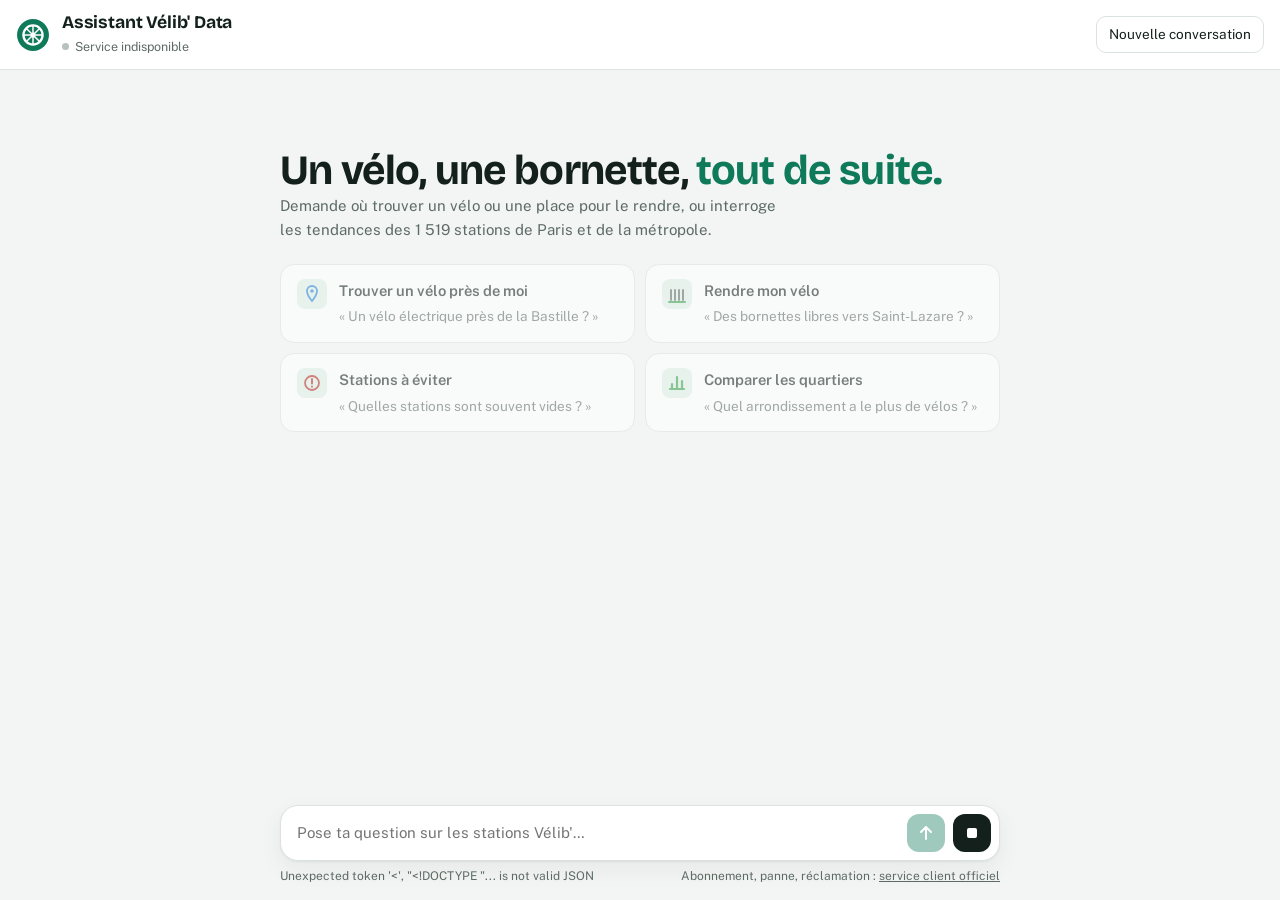
==== assistant/static/index.html @ 3008eb44 "Assistant IA : chatbot Vélib' (agent à outils, OpenRouter, FastAPI) - assistant/core.py : agent qui " ====
<!doctype html>
<html lang="fr">
<head>
<meta charset="utf-8">
<meta name="viewport" content="width=device-width,initial-scale=1,viewport-fit=cover">
<title>Assistant Vélib' Data</title>
<link rel="preconnect" href="https://fonts.googleapis.com">
<link rel="stylesheet" href="https://fonts.googleapis.com/css2?family=Bricolage+Grotesque:opsz,wght@12..96,500;12..96,700&family=Public+Sans:wght@400;500;600&family=IBM+Plex+Mono:wght@400;500&display=swap">
<style>
/* Layout : application plein écran — en-tête fin, fil de conversation centré (720px), compositeur ancré en bas.
   Couleurs sémantiques reprises du terrain : vert = vélo mécanique, bleu = vélo électrique, gris = bornette libre. */
:root {
  --bg: #f3f5f4;
  --surface: #ffffff;
  --ink: #13201b;
  --muted: #5d6b65;
  --line: #dbe3df;
  --accent: #0f7a5a;
  --accent-soft: #e0f0e9;
  --meca: #2f9e44;
  --elec: #1c7ed6;
  --dock: #b7c2bd;
  --danger: #b3261e;
  --danger-soft: #fbe9e7;
  --code: #eef3f1;
  --shadow: 0 1px 2px rgba(19, 32, 27, .06), 0 8px 24px rgba(19, 32, 27, .06);
  --f-display: "Bricolage Grotesque", "Public Sans", system-ui, sans-serif;
  --f-body: "Public Sans", system-ui, -apple-system, "Segoe UI", sans-serif;
  --f-mono: "IBM Plex Mono", ui-monospace, Menlo, Consolas, monospace;
}
@media (prefers-color-scheme: dark) {
  :root:not([data-theme="light"]) {
    --bg: #0e1412; --surface: #161f1c; --ink: #e6eeea; --muted: #94a49d; --line: #283431;
    --accent: #45c497; --accent-soft: #17302a; --meca: #51cf66; --elec: #4dabf7; --dock: #46524e;
    --danger: #ff8a80; --danger-soft: #3a1d1b; --code: #121a17;
    --shadow: 0 1px 2px rgba(0, 0, 0, .3), 0 8px 24px rgba(0, 0, 0, .25);
    color-scheme: dark;
  }
}
:root[data-theme="dark"] {
  --bg: #0e1412; --surface: #161f1c; --ink: #e6eeea; --muted: #94a49d; --line: #283431;
  --accent: #45c497; --accent-soft: #17302a; --meca: #51cf66; --elec: #4dabf7; --dock: #46524e;
  --danger: #ff8a80; --danger-soft: #3a1d1b; --code: #121a17;
  --shadow: 0 1px 2px rgba(0, 0, 0, .3), 0 8px 24px rgba(0, 0, 0, .25);
  color-scheme: dark;
}
* { box-sizing: border-box; }
html, body { height: 100%; }
body { margin: 0; background: var(--bg); color: var(--ink); font-family: var(--f-body); font-size: 15px; line-height: 1.6; display: flex; flex-direction: column; }
button { font: inherit; color: inherit; }
:focus-visible { outline: 2px solid var(--accent); outline-offset: 2px; }

/* En-tête */
.top { display: flex; align-items: center; gap: 12px; padding: 12px 16px; border-bottom: 1px solid var(--line); background: var(--surface); }
.mark { width: 34px; height: 34px; flex: none; }
.brand { min-width: 0; }
.brand h1 { font-family: var(--f-display); font-weight: 700; font-size: 1.1rem; line-height: 1.2; margin: 0; letter-spacing: -0.01em; }
.live { display: inline-flex; align-items: center; gap: 6px; font-size: 0.78rem; color: var(--muted); }
.live i { width: 7px; height: 7px; border-radius: 50%; background: var(--dock); }
.live.ok i { background: var(--meca); box-shadow: 0 0 0 3px color-mix(in srgb, var(--meca) 25%, transparent); }
.top .spacer { flex: 1; }
.ghost { background: transparent; border: 1px solid var(--line); border-radius: 10px; padding: 7px 12px; cursor: pointer; font-size: 0.85rem; white-space: nowrap; }
.ghost:hover { border-color: var(--accent); color: var(--accent); }

/* Fil */
main { flex: 1; overflow-y: auto; padding: 24px 16px 8px; }
.col { max-width: 720px; margin: 0 auto; display: flex; flex-direction: column; gap: 22px; }

/* État vide */
.hello { padding-top: 6vh; display: grid; gap: 22px; }
.hello h2 { font-family: var(--f-display); font-weight: 700; font-size: clamp(1.8rem, 5vw, 2.6rem); line-height: 1.1; letter-spacing: -0.02em; margin: 0; text-wrap: balance; }
.hello h2 em { font-style: normal; color: var(--accent); }
.hello p { margin: 0; color: var(--muted); max-width: 56ch; }
.caps { display: grid; grid-template-columns: repeat(auto-fit, minmax(min(100%, 300px), 1fr)); gap: 10px; }
.cap { text-align: left; background: var(--surface); border: 1px solid var(--line); border-radius: 14px; padding: 14px 16px; cursor: pointer; display: grid; grid-template-columns: 30px 1fr; gap: 4px 12px; align-items: start; transition: border-color .15s, transform .15s; }
.cap:hover { border-color: var(--accent); transform: translateY(-1px); }
.cap:disabled { opacity: .55; cursor: not-allowed; transform: none; }
.cap svg { grid-row: span 2; width: 30px; height: 30px; }
.cap b { font-weight: 600; font-size: 0.92rem; }
.cap span { color: var(--muted); font-size: 0.85rem; }

/* Messages */
.u { align-self: flex-end; max-width: 85%; background: var(--accent); color: var(--surface); padding: 10px 15px; border-radius: 18px 18px 6px 18px; white-space: pre-wrap; word-break: break-word; }
.a { display: grid; grid-template-columns: 28px minmax(0, 1fr); gap: 12px; align-items: start; }
.a .av { width: 28px; height: 28px; margin-top: 2px; }
.a .content { min-width: 0; display: grid; gap: 10px; }
.body p { margin: 0 0 8px; }
.body p:last-child { margin-bottom: 0; }
.body ul { margin: 2px 0 8px; padding-left: 20px; }
.body code { font-family: var(--f-mono); font-size: 0.85em; background: var(--code); padding: 1px 5px; border-radius: 4px; }
.body.streaming > :last-child::after { content: ""; display: inline-block; width: 7px; height: 1em; margin-left: 2px; vertical-align: -2px; background: var(--accent); animation: blink 1s steps(2) infinite; }
@keyframes blink { 50% { opacity: 0; } }
.typing { display: inline-flex; gap: 4px; padding: 6px 0; }
.typing i { width: 7px; height: 7px; border-radius: 50%; background: var(--muted); animation: bob 1.2s infinite ease-in-out; }
.typing i:nth-child(2) { animation-delay: .15s; } .typing i:nth-child(3) { animation-delay: .3s; }
@keyframes bob { 0%, 80%, 100% { opacity: .3; transform: translateY(0); } 40% { opacity: 1; transform: translateY(-3px); } }
.tbl { overflow-x: auto; border: 1px solid var(--line); border-radius: 10px; margin: 4px 0 8px; background: var(--surface); }
table { border-collapse: collapse; width: 100%; font-size: 0.85rem; font-variant-numeric: tabular-nums; }
th, td { padding: 7px 12px; text-align: left; white-space: nowrap; border-bottom: 1px solid var(--line); }
tr:last-child td { border-bottom: 0; }
th { font-size: 0.75rem; color: var(--muted); font-weight: 600; text-transform: uppercase; letter-spacing: .04em; }

/* Cartes d'outils */
.tools { display: grid; gap: 6px; }
.tool { border: 1px solid var(--line); border-radius: 10px; background: var(--surface); font-size: 0.85rem; }
.tool summary { list-style: none; cursor: pointer; display: flex; align-items: center; gap: 8px; padding: 7px 10px; }
.tool summary::-webkit-details-marker { display: none; }
.tool .st { width: 16px; height: 16px; flex: none; display: grid; place-items: center; }
.tool .spin { width: 13px; height: 13px; border: 2px solid var(--line); border-top-color: var(--accent); border-radius: 50%; animation: spin .8s linear infinite; }
@keyframes spin { to { transform: rotate(360deg); } }
.tool .lbl { font-weight: 600; }
.tool .arg { color: var(--muted); overflow: hidden; text-overflow: ellipsis; white-space: nowrap; min-width: 0; flex: 1; }
.tool .chev { color: var(--muted); transition: transform .15s; }
.tool[open] .chev { transform: rotate(90deg); }
.tool pre { margin: 0; padding: 8px 12px 10px; font-family: var(--f-mono); font-size: 0.76rem; white-space: pre-wrap; word-break: break-word; border-top: 1px solid var(--line); background: var(--code); border-radius: 0 0 10px 10px; }
.tool.err { border-color: var(--danger); }

/* Cartes stations */
.stations { display: grid; grid-template-columns: repeat(auto-fill, minmax(min(100%, 210px), 1fr)); gap: 8px; }
.st-card { background: var(--surface); border: 1px solid var(--line); border-radius: 12px; padding: 10px 12px; display: grid; gap: 6px; box-shadow: var(--shadow); }
.st-card h4 { margin: 0; font-size: 0.88rem; font-weight: 600; line-height: 1.3; }
.st-card .meta { font-size: 0.75rem; color: var(--muted); display: flex; justify-content: space-between; gap: 8px; }
.dock { display: flex; gap: 2px; height: 8px; border-radius: 4px; overflow: hidden; background: var(--dock); }
.dock b { display: block; height: 100%; }
.dock .m { background: var(--meca); } .dock .e { background: var(--elec); }
.counts { display: flex; gap: 12px; font-size: 0.78rem; font-variant-numeric: tabular-nums; }
.counts span { display: inline-flex; align-items: center; gap: 4px; }
.counts i { width: 8px; height: 8px; border-radius: 2px; }

.errbox { border: 1px solid var(--danger); background: var(--danger-soft); color: var(--danger); border-radius: 12px; padding: 10px 12px; display: flex; flex-wrap: wrap; gap: 10px; align-items: center; justify-content: space-between; }
.errbox button { background: transparent; border: 1px solid currentColor; border-radius: 8px; padding: 4px 10px; cursor: pointer; }
.stopped { color: var(--muted); font-size: 0.82rem; font-style: italic; }

/* Compositeur */
.dockbar { padding: 8px 16px calc(14px + env(safe-area-inset-bottom, 0px)); background: linear-gradient(to top, var(--bg) 70%, transparent); }
.composer { max-width: 720px; margin: 0 auto; background: var(--surface); border: 1px solid var(--line); border-radius: 18px; box-shadow: var(--shadow); display: flex; align-items: end; gap: 8px; padding: 8px 8px 8px 16px; }
.composer:focus-within { border-color: var(--accent); }
.composer textarea { flex: 1; min-width: 0; border: 0; outline: none; resize: none; background: transparent; color: var(--ink); font: inherit; line-height: 1.5; max-height: 160px; padding: 7px 0; }
.round { width: 38px; height: 38px; flex: none; border-radius: 12px; border: 0; cursor: pointer; display: grid; place-items: center; background: var(--accent); color: var(--surface); }
.round:disabled { opacity: .4; cursor: not-allowed; }
.round.stop { background: var(--ink); }
.foot { max-width: 720px; margin: 6px auto 0; font-size: 0.75rem; color: var(--muted); display: flex; flex-wrap: wrap; gap: 4px 12px; justify-content: space-between; }
.foot a { color: inherit; }
@media (prefers-reduced-motion: reduce) { *, *::after { animation: none !important; transition: none !important; } }
</style>
</head>
<body>

<svg width="0" height="0" style="position:absolute" aria-hidden="true">
  <defs>
    <symbol id="wheel" viewBox="0 0 32 32"><circle cx="16" cy="16" r="15" fill="var(--accent)"/><circle cx="16" cy="16" r="9" fill="none" stroke="var(--surface)" stroke-width="2.2"/><path d="M16 7v18M7 16h18M9.6 9.6l12.8 12.8M22.4 9.6 9.6 22.4" stroke="var(--surface)" stroke-width="1.4"/><circle cx="16" cy="16" r="2.4" fill="var(--surface)"/></symbol>
  </defs>
</svg>

<header class="top">
  <svg class="mark" aria-hidden="true"><use href="#wheel"/></svg>
  <div class="brand">
    <h1>Assistant Vélib' Data</h1>
    <span class="live" id="live"><i></i><span id="liveText">Chargement des données…</span></span>
  </div>
  <div class="spacer"></div>
  <button class="ghost" id="reset" type="button">Nouvelle conversation</button>
</header>

<main id="scroller">
  <div class="col" id="thread">
    <section class="hello" id="hello">
      <div>
        <h2>Un vélo, une bornette, <em>tout de suite.</em></h2>
        <p>Demande où trouver un vélo ou une place pour le rendre, ou interroge les tendances des 1 519 stations de Paris et de la métropole.</p>
      </div>
      <div class="caps" id="caps">
        <button class="cap" type="button" disabled data-q="Où trouver un vélo électrique près de la Bastille ?">
          <svg viewBox="0 0 30 30" aria-hidden="true"><rect width="30" height="30" rx="8" fill="var(--accent-soft)"/><path d="M15 7a5 5 0 0 0-5 5c0 4 5 10 5 10s5-6 5-10a5 5 0 0 0-5-5Z" fill="none" stroke="var(--elec)" stroke-width="1.8"/><circle cx="15" cy="12" r="1.8" fill="var(--elec)"/></svg>
          <b>Trouver un vélo près de moi</b><span>« Un vélo électrique près de la Bastille ? »</span>
        </button>
        <button class="cap" type="button" disabled data-q="Je dois rendre mon vélo près de la gare Saint-Lazare, où y a-t-il des bornettes libres ?">
          <svg viewBox="0 0 30 30" aria-hidden="true"><rect width="30" height="30" rx="8" fill="var(--accent-soft)"/><path d="M9 21V11m4 10V11m4 10V11m4 10V11" stroke="var(--muted)" stroke-width="2" stroke-linecap="round"/><path d="M7 23h16" stroke="var(--meca)" stroke-width="2" stroke-linecap="round"/></svg>
          <b>Rendre mon vélo</b><span>« Des bornettes libres vers Saint-Lazare ? »</span>
        </button>
        <button class="cap" type="button" disabled data-q="Quelles stations sont le plus souvent vides ?">
          <svg viewBox="0 0 30 30" aria-hidden="true"><rect width="30" height="30" rx="8" fill="var(--accent-soft)"/><circle cx="15" cy="15" r="7" fill="none" stroke="var(--danger)" stroke-width="1.8"/><path d="M15 11v4.5M15 18.5v.2" stroke="var(--danger)" stroke-width="2" stroke-linecap="round"/></svg>
          <b>Stations à éviter</b><span>« Quelles stations sont souvent vides ? »</span>
        </button>
        <button class="cap" type="button" disabled data-q="Quel arrondissement a le plus de vélos disponibles en ce moment ?">
          <svg viewBox="0 0 30 30" aria-hidden="true"><rect width="30" height="30" rx="8" fill="var(--accent-soft)"/><path d="M8 21h14M10 21v-5m5 5V9m5 12v-8" stroke="var(--meca)" stroke-width="2.2" stroke-linecap="round"/></svg>
          <b>Comparer les quartiers</b><span>« Quel arrondissement a le plus de vélos ? »</span>
        </button>
      </div>
    </section>
  </div>
</main>

<div class="dockbar">
  <form class="composer" id="form">
    <label for="q" hidden>Ta question</label>
    <textarea id="q" rows="1" placeholder="Pose ta question sur les stations Vélib'…" disabled></textarea>
    <button class="round" id="send" type="submit" disabled aria-label="Envoyer">
      <svg width="18" height="18" viewBox="0 0 18 18" aria-hidden="true"><path d="M9 15V3m0 0L4 8m5-5 5 5" fill="none" stroke="currentColor" stroke-width="2" stroke-linecap="round" stroke-linejoin="round"/></svg>
    </button>
    <button class="round stop" id="stop" type="button" hidden aria-label="Arrêter la réponse">
      <svg width="14" height="14" viewBox="0 0 14 14" aria-hidden="true"><rect x="2" y="2" width="10" height="10" rx="2" fill="currentColor"/></svg>
    </button>
  </form>
  <div class="foot">
    <span id="footnote">Projet de démonstration, non affilié à Vélib' Métropole. Modèle : <span id="model">…</span> via OpenRouter.</span>
    <span>Abonnement, panne, réclamation : <a href="https://www.velib-metropole.fr" target="_blank" rel="noopener">service client officiel</a></span>
  </div>
</div>

<script>
const $ = (id) => document.getElementById(id);
const thread = $("thread"), scroller = $("scroller"), form = $("form"), q = $("q");
const sendBtn = $("send"), stopBtn = $("stop"), hello = $("hello");
let ctl = null, ready = false;
let turns = [];

const esc = (s) => String(s).replace(/[&<>"]/g, (c) => ({ "&": "&amp;", "<": "&lt;", ">": "&gt;", '"': "&quot;" }[c]));
const toBottom = () => scroller.scrollTo({ top: scroller.scrollHeight, behavior: "smooth" });

// Rendu Markdown minimal : paragraphes, listes, **gras**, `code`, tableaux.
function md(text) {
  const inline = (s) => esc(s).replace(/\*\*(.+?)\*\*/g, "<strong>$1</strong>").replace(/`([^`]+)`/g, "<code>$1</code>");
  const lines = text.split("\n");
  let html = "", i = 0;
  while (i < lines.length) {
    const l = lines[i];
    if (/^\s*\|.*\|\s*$/.test(l)) {
      const rows = [];
      while (i < lines.length && /^\s*\|.*\|\s*$/.test(lines[i])) rows.push(lines[i++]);
      const cells = (r) => r.trim().replace(/^\||\|$/g, "").split("|").map((c) => c.trim());
      const [head, ...rest] = rows.filter((r) => !/^\s*\|[\s:|-]+\|\s*$/.test(r));
      html += '<div class="tbl"><table><thead><tr>' + cells(head).map((c) => `<th>${inline(c)}</th>`).join("")
        + "</tr></thead><tbody>" + rest.map((r) => "<tr>" + cells(r).map((c) => `<td>${inline(c)}</td>`).join("") + "</tr>").join("") + "</tbody></table></div>";
      continue;
    }
    if (/^\s*[-*•]\s+/.test(l)) {
      html += "<ul>";
      while (i < lines.length && /^\s*[-*•]\s+/.test(lines[i])) html += "<li>" + inline(lines[i++].replace(/^\s*[-*•]\s+/, "")) + "</li>";
      html += "</ul>";
      continue;
    }
    if (l.trim()) html += "<p>" + inline(l.replace(/^#+\s*/, "")) + "</p>";
    i++;
  }
  return html;
}

function chevron() { return '<svg class="chev" width="12" height="12" viewBox="0 0 12 12" aria-hidden="true"><path d="M4 2l4 4-4 4" fill="none" stroke="currentColor" stroke-width="1.6" stroke-linecap="round"/></svg>'; }
const ICON_OK = '<svg width="16" height="16" viewBox="0 0 16 16" aria-hidden="true"><circle cx="8" cy="8" r="7" fill="var(--accent-soft)"/><path d="M5 8.2l2 2 4-4.2" fill="none" stroke="var(--accent)" stroke-width="1.8" stroke-linecap="round" stroke-linejoin="round"/></svg>';
const ICON_ERR = '<svg width="16" height="16" viewBox="0 0 16 16" aria-hidden="true"><circle cx="8" cy="8" r="7" fill="var(--danger-soft)"/><path d="M8 4.5v4.5M8 11.2v.1" stroke="var(--danger)" stroke-width="1.8" stroke-linecap="round"/></svg>';

function toolCard(container, ev) {
  const a = ev.args || {};
  const label = ev.name === "run_sql" ? "Requête SQL" : (a.lieu ? `Autour de ${a.lieu}` : "Stations proches");
  const arg = ev.name === "run_sql" ? String(a.sql || "").replace(/\s+/g, " ").slice(0, 80) : `${a.besoin || "tout"} · ${a.lat}, ${a.lon}`;
  const detail = ev.name === "run_sql" ? String(a.sql || "") : JSON.stringify(a, null, 2);
  const d = document.createElement("details");
  d.className = "tool";
  d.innerHTML = `<summary><span class="st"><span class="spin"></span></span><span class="lbl">${esc(label)}</span><span class="arg">${esc(arg)}</span>${chevron()}</summary><pre>${esc(detail)}</pre>`;
  container.appendChild(d);
  return d;
}
function finishCard(d, ev) {
  if (!d) return;
  d.querySelector(".st").innerHTML = ev.ok ? ICON_OK : ICON_ERR;
  d.querySelector(".arg").textContent = ev.summary || "";
  if (!ev.ok) { d.classList.add("err"); d.querySelector("pre").textContent += "\n\nErreur : " + ev.summary; }
}

function stationCards(list) {
  const wrap = document.createElement("div");
  wrap.className = "stations";
  wrap.innerHTML = list.slice(0, 6).map((s) => {
    const total = Math.max(s.velos + s.bornes_libres, 1);
    const dist = s.distance_m < 1000 ? `${s.distance_m} m` : `${(s.distance_m / 1000).toFixed(1).replace(".", ",")} km`;
    return `<article class="st-card">
      <h4>${esc(s.station)}</h4>
      <div class="meta"><span>${esc(s.zone)}</span><span>${dist}</span></div>
      <div class="dock" role="img" aria-label="${s.mecaniques} mécaniques, ${s.electriques} électriques, ${s.bornes_libres} bornettes libres">
        <b class="m" style="width:${(s.mecaniques / total) * 100}%"></b><b class="e" style="width:${(s.electriques / total) * 100}%"></b>
      </div>
      <div class="counts">
        <span><i style="background:var(--meca)"></i>${s.mecaniques} méca</span>
        <span><i style="background:var(--elec)"></i>${s.electriques} élec</span>
        <span><i style="background:var(--dock)"></i>${s.bornes_libres} places</span>
      </div>
    </article>`;
  }).join("");
  return wrap;
}

function userBubble(text) {
  const d = document.createElement("div");
  d.className = "u";
  d.textContent = text;
  thread.appendChild(d);
}
function assistantShell() {
  const a = document.createElement("div");
  a.className = "a";
  a.innerHTML = '<svg class="av" aria-hidden="true"><use href="#wheel"/></svg><div class="content"><div class="tools"></div><div class="body"><span class="typing" aria-label="L\'assistant réfléchit"><i></i><i></i><i></i></span></div><div class="cards"></div></div>';
  thread.appendChild(a);
  return { el: a, tools: a.querySelector(".tools"), body: a.querySelector(".body"), cards: a.querySelector(".cards") };
}
function showError(ui, message, text) {
  ui.body.innerHTML = "";
  const box = document.createElement("div");
  box.className = "errbox";
  box.innerHTML = `<span>${esc(message)}</span>`;
  const retry = document.createElement("button");
  retry.type = "button"; retry.textContent = "Réessayer";
  retry.addEventListener("click", () => { ui.el.previousElementSibling?.remove(); ui.el.remove(); ask(text); });
  box.appendChild(retry);
  ui.body.appendChild(box);
}

// Lit le flux SSE renvoyé par /api/chat et met l'interface à jour à chaque événement.
async function ask(text) {
  text = text.trim();
  if (!text || !ready || ctl) return;
  hello.hidden = true;
  userBubble(text);
  turns.push({ role: "user", content: text });
  while (turns.length > 12) turns.shift();
  while (turns.length && turns[0].role !== "user") turns.shift();
  const ui = assistantShell();
  toBottom();
  setBusy(true);
  ctl = new AbortController();
  const cards = {};
  let answered = false;
  try {
    const resp = await fetch("api/chat", {
      method: "POST",
      headers: { "Content-Type": "application/json" },
      body: JSON.stringify({ messages: turns }),
      signal: ctl.signal,
    });
    if (!resp.ok) {
      const detail = await resp.json().then((j) => j.detail).catch(() => null);
      throw new Error(typeof detail === "string" ? detail : `Le serveur a répondu ${resp.status}.`);
    }
    const reader = resp.body.pipeThrough(new TextDecoderStream()).getReader();
    let buf = "";
    for (;;) {
      const { value, done } = await reader.read();
      if (done) break;
      buf += value;
      const parts = buf.split("\n\n");
      buf = parts.pop();
      for (const part of parts) {
        const data = part.replace(/^data: /, "").trim();
        if (!data || data === "[DONE]") continue;
        const ev = JSON.parse(data);
        if (ev.type === "tool_start") cards[ev.id] = toolCard(ui.tools, ev);
        else if (ev.type === "tool_end") finishCard(cards[ev.id], ev);
        else if (ev.type === "stations" && ev.stations.length) ui.cards.replaceChildren(stationCards(ev.stations));
        else if (ev.type === "answer") { ui.body.innerHTML = md(ev.text); turns.push({ role: "assistant", content: ev.text }); answered = true; }
        else if (ev.type === "error") { turns.pop(); showError(ui, ev.message, text); answered = true; }
        toBottom();
      }
    }
    if (!answered) { turns.pop(); showError(ui, "La réponse a été interrompue.", text); }
  } catch (e) {
    turns.pop();
    if (e.name === "AbortError") ui.body.innerHTML = '<p class="stopped">Réponse arrêtée.</p>';
    else showError(ui, e.message || "Le serveur est injoignable.", text);
  } finally {
    ctl = null;
    setBusy(false);
    toBottom();
  }
}

function setBusy(b) {
  sendBtn.hidden = b; stopBtn.hidden = !b;
  q.disabled = b || !ready;
  sendBtn.disabled = !q.value.trim();
  document.querySelectorAll(".cap").forEach((x) => (x.disabled = b || !ready));
  if (!b && ready) q.focus();
}
function lock(msg) {
  ready = false;
  q.disabled = true; sendBtn.disabled = true;
  document.querySelectorAll(".cap").forEach((x) => (x.disabled = true));
  $("footnote").textContent = msg;
}

form.addEventListener("submit", (e) => { e.preventDefault(); const t = q.value; q.value = ""; q.style.height = "auto"; ask(t); });
q.addEventListener("keydown", (e) => { if (e.key === "Enter" && !e.shiftKey) { e.preventDefault(); form.requestSubmit(); } });
q.addEventListener("input", () => { q.style.height = "auto"; q.style.height = Math.min(q.scrollHeight, 160) + "px"; sendBtn.disabled = !q.value.trim() || !ready; });
stopBtn.addEventListener("click", () => ctl && ctl.abort());
document.querySelectorAll(".cap").forEach((b) => b.addEventListener("click", () => ask(b.dataset.q)));
$("reset").addEventListener("click", () => {
  if (ctl) ctl.abort();
  turns = [];
  thread.querySelectorAll(".u, .a").forEach((n) => n.remove());
  hello.hidden = false;
  if (ready) q.focus();
});

(async () => {
  try {
    const h = await fetch("api/health").then((r) => r.json());
    if (!h.database) throw new Error("Les données Vélib' sont indisponibles : la base PostgreSQL ne répond pas.");
    if (!h.api_key_configured) throw new Error("Clé OpenRouter absente : renseigne OPENROUTER_API_KEY dans le fichier .env.");
    const fmt = new Date(h.last_snapshot).toLocaleString("fr-FR", { timeZone: "Europe/Paris", day: "numeric", month: "long", hour: "2-digit", minute: "2-digit" });
    $("liveText").textContent = `Relevé du ${fmt}`;
    $("live").classList.add("ok");
    $("model").textContent = h.model;
    ready = true;
    q.disabled = false;
    document.querySelectorAll(".cap").forEach((x) => (x.disabled = false));
  } catch (e) {
    $("liveText").textContent = "Service indisponible";
    lock(e.message || "Le serveur de l'assistant ne répond pas.");
  }
})();
</script>
</body>
</html>
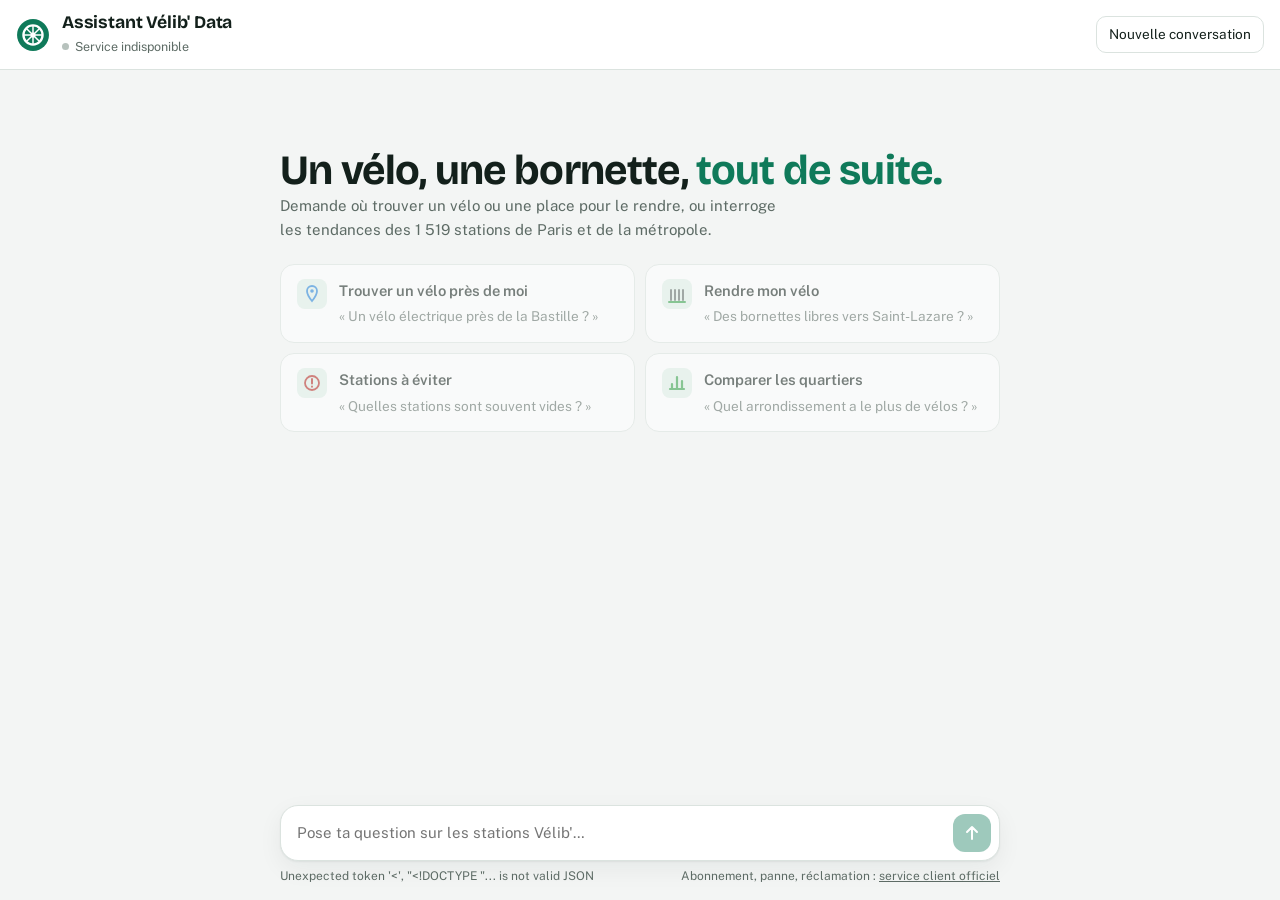
==== commit 8ef9b06b: "Assistant : corrections d'interface après test navigateur + make init-data - [hidden] n'était pas re" ====
--- a/assistant/static/index.html
+++ b/assistant/static/index.html
@@ -4,6 +4,7 @@
 <meta charset="utf-8">
 <meta name="viewport" content="width=device-width,initial-scale=1,viewport-fit=cover">
 <title>Assistant Vélib' Data</title>
+<link rel="icon" href="data:image/svg+xml,%3Csvg xmlns=%27http://www.w3.org/2000/svg%27 viewBox=%270 0 32 32%27%3E%3Ccircle cx=%2716%27 cy=%2716%27 r=%2715%27 fill=%27%230f7a5a%27/%3E%3Ccircle cx=%2716%27 cy=%2716%27 r=%279%27 fill=%27none%27 stroke=%27white%27 stroke-width=%272.2%27/%3E%3Ccircle cx=%2716%27 cy=%2716%27 r=%272.4%27 fill=%27white%27/%3E%3C/svg%3E">
 <link rel="preconnect" href="https://fonts.googleapis.com">
 <link rel="stylesheet" href="https://fonts.googleapis.com/css2?family=Bricolage+Grotesque:opsz,wght@12..96,500;12..96,700&family=Public+Sans:wght@400;500;600&family=IBM+Plex+Mono:wght@400;500&display=swap">
 <style>
@@ -45,6 +46,7 @@
   color-scheme: dark;
 }
 * { box-sizing: border-box; }
+[hidden] { display: none !important; }
 html, body { height: 100%; }
 body { margin: 0; background: var(--bg); color: var(--ink); font-family: var(--f-body); font-size: 15px; line-height: 1.6; display: flex; flex-direction: column; }
 button { font: inherit; color: inherit; }
@@ -59,6 +61,13 @@
 .live i { width: 7px; height: 7px; border-radius: 50%; background: var(--dock); }
 .live.ok i { background: var(--meca); box-shadow: 0 0 0 3px color-mix(in srgb, var(--meca) 25%, transparent); }
 .top .spacer { flex: 1; }
+@media (max-width: 520px) {
+  .top { gap: 10px; padding: 10px 12px; }
+  .mark { width: 28px; height: 28px; }
+  .brand h1 { font-size: 1rem; white-space: nowrap; }
+  .live span { white-space: nowrap; }
+  .ghost .long { display: none; }
+}
 .ghost { background: transparent; border: 1px solid var(--line); border-radius: 10px; padding: 7px 12px; cursor: pointer; font-size: 0.85rem; white-space: nowrap; }
 .ghost:hover { border-color: var(--accent); color: var(--accent); }
 
@@ -117,13 +126,15 @@
 
 /* Cartes stations */
 .stations { display: grid; grid-template-columns: repeat(auto-fill, minmax(min(100%, 210px), 1fr)); gap: 8px; }
-.st-card { background: var(--surface); border: 1px solid var(--line); border-radius: 12px; padding: 10px 12px; display: grid; gap: 6px; box-shadow: var(--shadow); }
+.st-card { background: var(--surface); border: 1px solid var(--line); border-radius: 12px; padding: 10px 12px; display: flex; flex-direction: column; gap: 6px; box-shadow: var(--shadow); }
+.st-card .meta { margin-bottom: auto; }
 .st-card h4 { margin: 0; font-size: 0.88rem; font-weight: 600; line-height: 1.3; }
 .st-card .meta { font-size: 0.75rem; color: var(--muted); display: flex; justify-content: space-between; gap: 8px; }
 .dock { display: flex; gap: 2px; height: 8px; border-radius: 4px; overflow: hidden; background: var(--dock); }
 .dock b { display: block; height: 100%; }
 .dock .m { background: var(--meca); } .dock .e { background: var(--elec); }
-.counts { display: flex; gap: 12px; font-size: 0.78rem; font-variant-numeric: tabular-nums; }
+.counts { display: flex; flex-wrap: wrap; gap: 2px 10px; font-size: 0.78rem; font-variant-numeric: tabular-nums; }
+.counts span { white-space: nowrap; }
 .counts span { display: inline-flex; align-items: center; gap: 4px; }
 .counts i { width: 8px; height: 8px; border-radius: 2px; }
 
@@ -159,7 +170,7 @@
     <span class="live" id="live"><i></i><span id="liveText">Chargement des données…</span></span>
   </div>
   <div class="spacer"></div>
-  <button class="ghost" id="reset" type="button">Nouvelle conversation</button>
+  <button class="ghost" id="reset" type="button" aria-label="Nouvelle conversation">Nouvelle<span class="long"> conversation</span></button>
 </header>
 
 <main id="scroller">
@@ -220,7 +231,7 @@
 
 // Rendu Markdown minimal : paragraphes, listes, **gras**, `code`, tableaux.
 function md(text) {
-  const inline = (s) => esc(s).replace(/\*\*(.+?)\*\*/g, "<strong>$1</strong>").replace(/`([^`]+)`/g, "<code>$1</code>");
+  const inline = (s) => esc(s).replace(/\*\*(.+?)\*\*/g, "<strong>$1</strong>").replace(/`([^`]+)`/g, "<code>$1</code>").replace(/(^|[^*])\*([^*\s][^*]*?)\*(?!\*)/g, "$1<em>$2</em>");
   const lines = text.split("\n");
   let html = "", i = 0;
   while (i < lines.length) {
